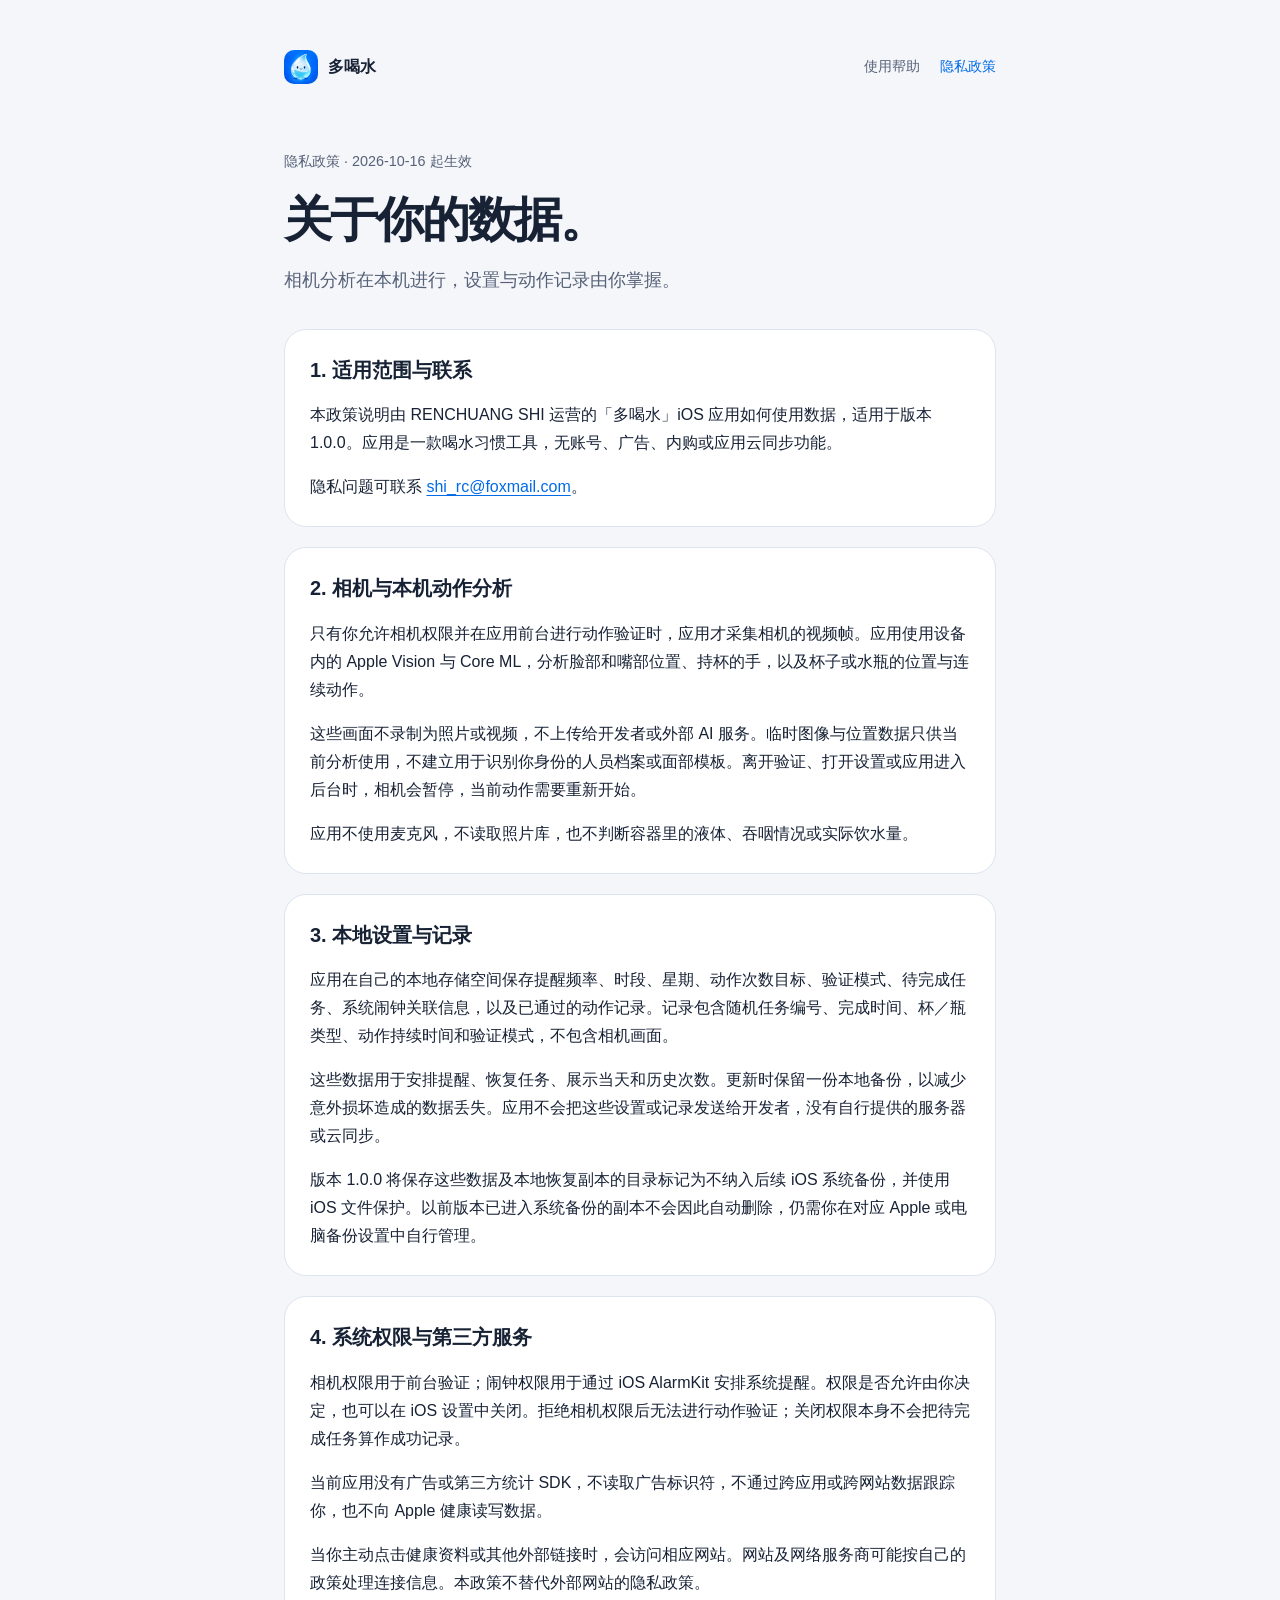
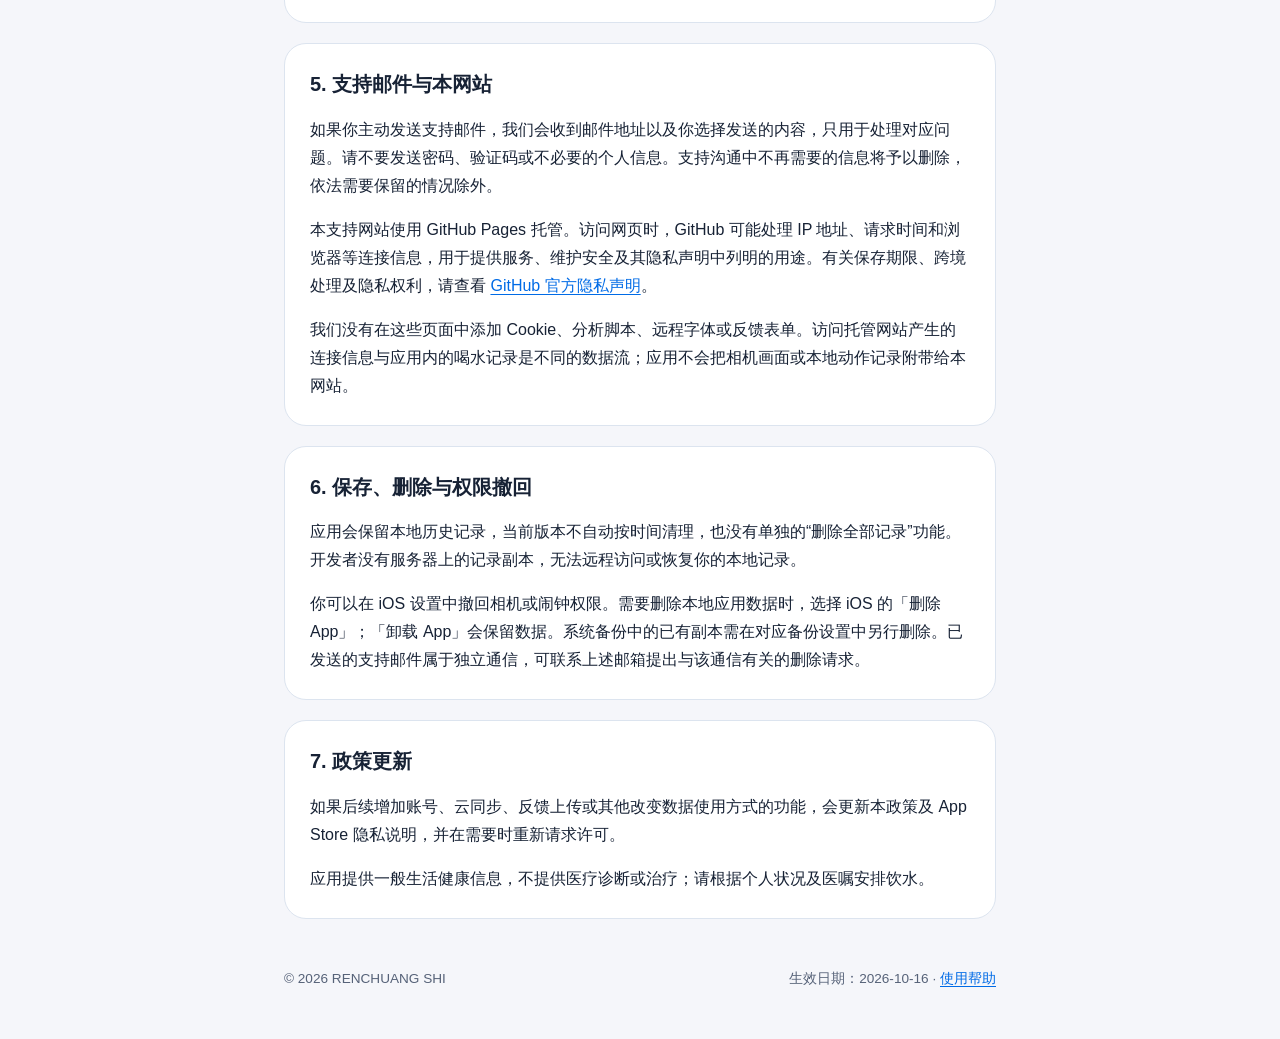
==== privacy.html @ 9215c843 "Publish Duoheshui support and privacy pages" ====
<!doctype html>
<html lang="zh-Hans">
<head>
  <meta charset="utf-8">
  <meta name="viewport" content="width=device-width, initial-scale=1">
  <meta name="description" content="多喝水 iOS 应用的隐私政策：相机在设备上分析，不保存或上传画面，本地动作记录、权限管理与删除方式。">
  <meta name="theme-color" content="#f5f6fa">
  <title>多喝水 · 隐私政策</title>
  <link rel="icon" href="logo.png" type="image/png">
  <link rel="stylesheet" href="styles.css">
</head>
<body>
  <header>
    <nav aria-label="页面导航"><a class="wordmark" href="index.html"><img src="logo.png" alt="" width="34" height="34">多喝水</a><span class="nav-links"><a href="index.html">使用帮助</a><a href="privacy.html" aria-current="page">隐私政策</a></span></nav>
    <p class="eyebrow policy-eyebrow">隐私政策 · 2026-10-16 起生效</p>
    <h1>关于你的数据。</h1>
    <p class="intro">相机分析在本机进行，设置与动作记录由你掌握。</p>
  </header>
  <main>
    <section class="card">
      <h2>1. 适用范围与联系</h2>
      <p>本政策说明由 RENCHUANG SHI 运营的「多喝水」iOS 应用如何使用数据，适用于版本 1.0.0。应用是一款喝水习惯工具，无账号、广告、内购或应用云同步功能。</p>
      <p>隐私问题可联系 <a href="mailto:shi_rc@foxmail.com">shi_rc@foxmail.com</a>。</p>
    </section>
    <section class="card">
      <h2>2. 相机与本机动作分析</h2>
      <p>只有你允许相机权限并在应用前台进行动作验证时，应用才采集相机的视频帧。应用使用设备内的 Apple Vision 与 Core ML，分析脸部和嘴部位置、持杯的手，以及杯子或水瓶的位置与连续动作。</p>
      <p>这些画面不录制为照片或视频，不上传给开发者或外部 AI 服务。临时图像与位置数据只供当前分析使用，不建立用于识别你身份的人员档案或面部模板。离开验证、打开设置或应用进入后台时，相机会暂停，当前动作需要重新开始。</p>
      <p>应用不使用麦克风，不读取照片库，也不判断容器里的液体、吞咽情况或实际饮水量。</p>
    </section>
    <section class="card">
      <h2>3. 本地设置与记录</h2>
      <p>应用在自己的本地存储空间保存提醒频率、时段、星期、动作次数目标、验证模式、待完成任务、系统闹钟关联信息，以及已通过的动作记录。记录包含随机任务编号、完成时间、杯／瓶类型、动作持续时间和验证模式，不包含相机画面。</p>
      <p>这些数据用于安排提醒、恢复任务、展示当天和历史次数。更新时保留一份本地备份，以减少意外损坏造成的数据丢失。应用不会把这些设置或记录发送给开发者，没有自行提供的服务器或云同步。</p>
      <p>版本 1.0.0 将保存这些数据及本地恢复副本的目录标记为不纳入后续 iOS 系统备份，并使用 iOS 文件保护。以前版本已进入系统备份的副本不会因此自动删除，仍需你在对应 Apple 或电脑备份设置中自行管理。</p>
    </section>
    <section class="card">
      <h2>4. 系统权限与第三方服务</h2>
      <p>相机权限用于前台验证；闹钟权限用于通过 iOS AlarmKit 安排系统提醒。权限是否允许由你决定，也可以在 iOS 设置中关闭。拒绝相机权限后无法进行动作验证；关闭权限本身不会把待完成任务算作成功记录。</p>
      <p>当前应用没有广告或第三方统计 SDK，不读取广告标识符，不通过跨应用或跨网站数据跟踪你，也不向 Apple 健康读写数据。</p>
      <p>当你主动点击健康资料或其他外部链接时，会访问相应网站。网站及网络服务商可能按自己的政策处理连接信息。本政策不替代外部网站的隐私政策。</p>
    </section>
    <section class="card">
      <h2>5. 支持邮件与本网站</h2>
      <p>如果你主动发送支持邮件，我们会收到邮件地址以及你选择发送的内容，只用于处理对应问题。请不要发送密码、验证码或不必要的个人信息。支持沟通中不再需要的信息将予以删除，依法需要保留的情况除外。</p>
      <p>本支持网站使用 GitHub Pages 托管。访问网页时，GitHub 可能处理 IP 地址、请求时间和浏览器等连接信息，用于提供服务、维护安全及其隐私声明中列明的用途。有关保存期限、跨境处理及隐私权利，请查看 <a href="https://docs.github.com/en/site-policy/privacy-policies/github-general-privacy-statement" rel="noopener noreferrer">GitHub 官方隐私声明</a>。</p>
      <p>我们没有在这些页面中添加 Cookie、分析脚本、远程字体或反馈表单。访问托管网站产生的连接信息与应用内的喝水记录是不同的数据流；应用不会把相机画面或本地动作记录附带给本网站。</p>
    </section>
    <section class="card">
      <h2>6. 保存、删除与权限撤回</h2>
      <p>应用会保留本地历史记录，当前版本不自动按时间清理，也没有单独的“删除全部记录”功能。开发者没有服务器上的记录副本，无法远程访问或恢复你的本地记录。</p>
      <p>你可以在 iOS 设置中撤回相机或闹钟权限。需要删除本地应用数据时，选择 iOS 的「删除 App」；「卸载 App」会保留数据。系统备份中的已有副本需在对应备份设置中另行删除。已发送的支持邮件属于独立通信，可联系上述邮箱提出与该通信有关的删除请求。</p>
    </section>
    <section class="card">
      <h2>7. 政策更新</h2>
      <p>如果后续增加账号、云同步、反馈上传或其他改变数据使用方式的功能，会更新本政策及 App Store 隐私说明，并在需要时重新请求许可。</p>
      <p>应用提供一般生活健康信息，不提供医疗诊断或治疗；请根据个人状况及医嘱安排饮水。</p>
    </section>
  </main>
  <footer><span>© 2026 RENCHUANG SHI</span><span>生效日期：2026-10-16 · <a href="index.html">使用帮助</a></span></footer>
</body>
</html>
---- styles.css ----
:root { color-scheme: light dark; --bg: #f5f6fa; --card: #fff; --ink: #172235; --muted: #566278; --blue: #006be6; --line: #dce4ef; }
* { box-sizing: border-box; }
html { font-family: -apple-system, BlinkMacSystemFont, "PingFang SC", "Helvetica Neue", sans-serif; line-height: 1.75; background: var(--bg); color: var(--ink); }
body { margin: 0; }
main, header, footer { max-width: 760px; margin: 0 auto; padding: 28px 24px; }
header { padding-top: 44px; padding-bottom: 4px; }
nav { display: flex; align-items: center; justify-content: space-between; gap: 20px; flex-wrap: wrap; margin-bottom: 60px; }
.wordmark { display: inline-flex; align-items: center; gap: 10px; color: var(--ink); font-weight: 600; text-decoration: none; }
.wordmark img { border-radius: 10px; }
.nav-links { display: flex; align-items: center; gap: 20px; font-size: .9rem; }
.nav-links a { color: var(--muted); text-decoration: none; padding: 10px 0; }
.nav-links a[aria-current="page"] { color: var(--blue); }
.hero-logo { border-radius: 24px; margin-bottom: 16px; box-shadow: 0 12px 34px rgb(0 107 230 / .12); }
.policy-eyebrow { margin-top: 24px; }
a { color: var(--blue); text-underline-offset: 3px; overflow-wrap: anywhere; }
a:focus-visible, summary:focus-visible { outline: 3px solid var(--blue); outline-offset: 4px; border-radius: 4px; }
h1 { font-size: clamp(2rem, 6vw, 3rem); letter-spacing: -.04em; line-height: 1.25; margin: 14px 0; }
h2 { font-size: 1.25rem; margin-top: 0; line-height: 1.5; }
h3 { font-size: 1rem; margin-bottom: 8px; }
p { margin: 0 0 16px; }
p:last-child { margin-bottom: 0; }
ul, ol { padding-left: 1.4em; }
li { margin-bottom: 7px; }
.eyebrow, .meta { color: var(--muted); font-size: .9rem; }
.intro { font-size: 1.15rem; color: var(--muted); }
.card { background: var(--card); border: 1px solid var(--line); border-radius: 22px; padding: 25px; margin-bottom: 20px; }
.contact { display: inline-block; font-size: 1.15rem; font-weight: 600; padding: 10px 0; }
summary { cursor: pointer; font-weight: 600; padding: 10px 0; }
details + details { border-top: 1px solid var(--line); }
details p { padding: 6px 0 14px; }
footer { display: flex; justify-content: space-between; gap: 14px; flex-wrap: wrap; color: var(--muted); font-size: .85rem; padding-top: 0; padding-bottom: 48px; }
@media (prefers-color-scheme: dark) { :root { --bg: #0d1119; --card: #181f2b; --ink: #edf3fc; --muted: #acb9cc; --blue: #81b9ff; --line: #303d50; } }
@media (max-width: 400px) { main, header, footer { padding-left: 18px; padding-right: 18px; } .card { padding: 20px; } }
@media (prefers-reduced-motion: reduce) { * { scroll-behavior: auto !important; } }
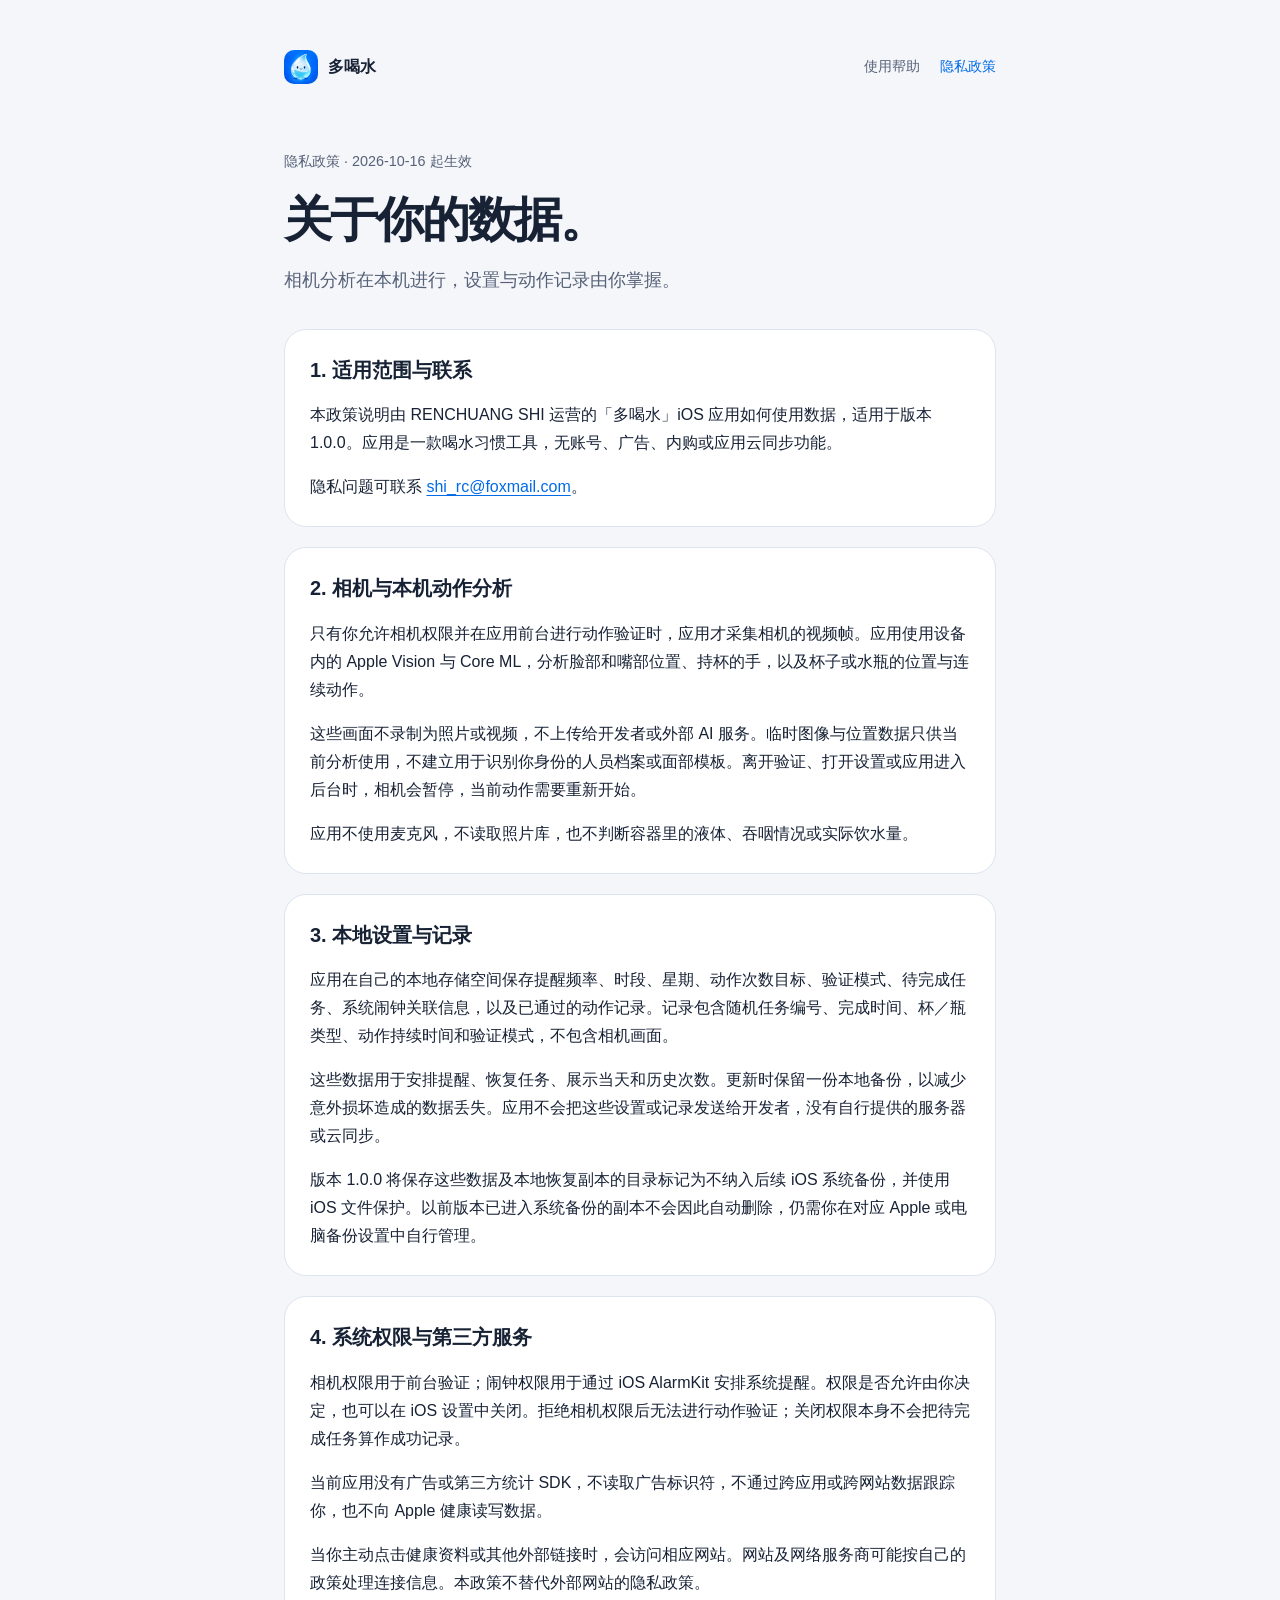
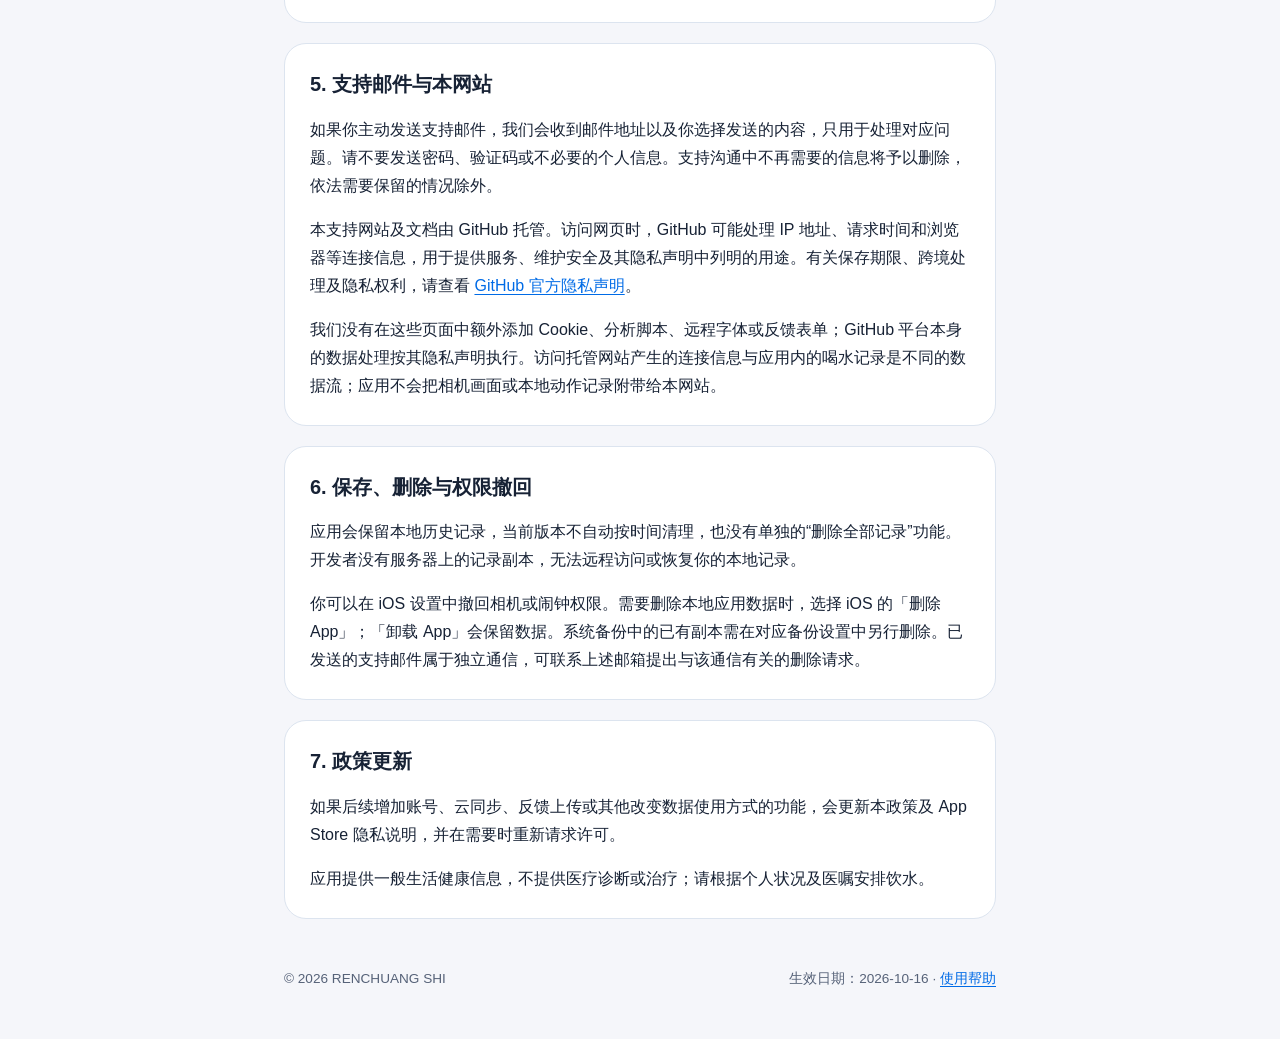
==== commit 90207ab9: "Add readable HTTPS support and complete privacy policy" ====
--- a/privacy.html
+++ b/privacy.html
@@ -43,8 +43,8 @@
     <section class="card">
       <h2>5. 支持邮件与本网站</h2>
       <p>如果你主动发送支持邮件，我们会收到邮件地址以及你选择发送的内容，只用于处理对应问题。请不要发送密码、验证码或不必要的个人信息。支持沟通中不再需要的信息将予以删除，依法需要保留的情况除外。</p>
-      <p>本支持网站使用 GitHub Pages 托管。访问网页时，GitHub 可能处理 IP 地址、请求时间和浏览器等连接信息，用于提供服务、维护安全及其隐私声明中列明的用途。有关保存期限、跨境处理及隐私权利，请查看 <a href="https://docs.github.com/en/site-policy/privacy-policies/github-general-privacy-statement" rel="noopener noreferrer">GitHub 官方隐私声明</a>。</p>
-      <p>我们没有在这些页面中添加 Cookie、分析脚本、远程字体或反馈表单。访问托管网站产生的连接信息与应用内的喝水记录是不同的数据流；应用不会把相机画面或本地动作记录附带给本网站。</p>
+      <p>本支持网站及文档由 GitHub 托管。访问网页时，GitHub 可能处理 IP 地址、请求时间和浏览器等连接信息，用于提供服务、维护安全及其隐私声明中列明的用途。有关保存期限、跨境处理及隐私权利，请查看 <a href="https://docs.github.com/en/site-policy/privacy-policies/github-general-privacy-statement" rel="noopener noreferrer">GitHub 官方隐私声明</a>。</p>
+      <p>我们没有在这些页面中额外添加 Cookie、分析脚本、远程字体或反馈表单；GitHub 平台本身的数据处理按其隐私声明执行。访问托管网站产生的连接信息与应用内的喝水记录是不同的数据流；应用不会把相机画面或本地动作记录附带给本网站。</p>
     </section>
     <section class="card">
       <h2>6. 保存、删除与权限撤回</h2>
